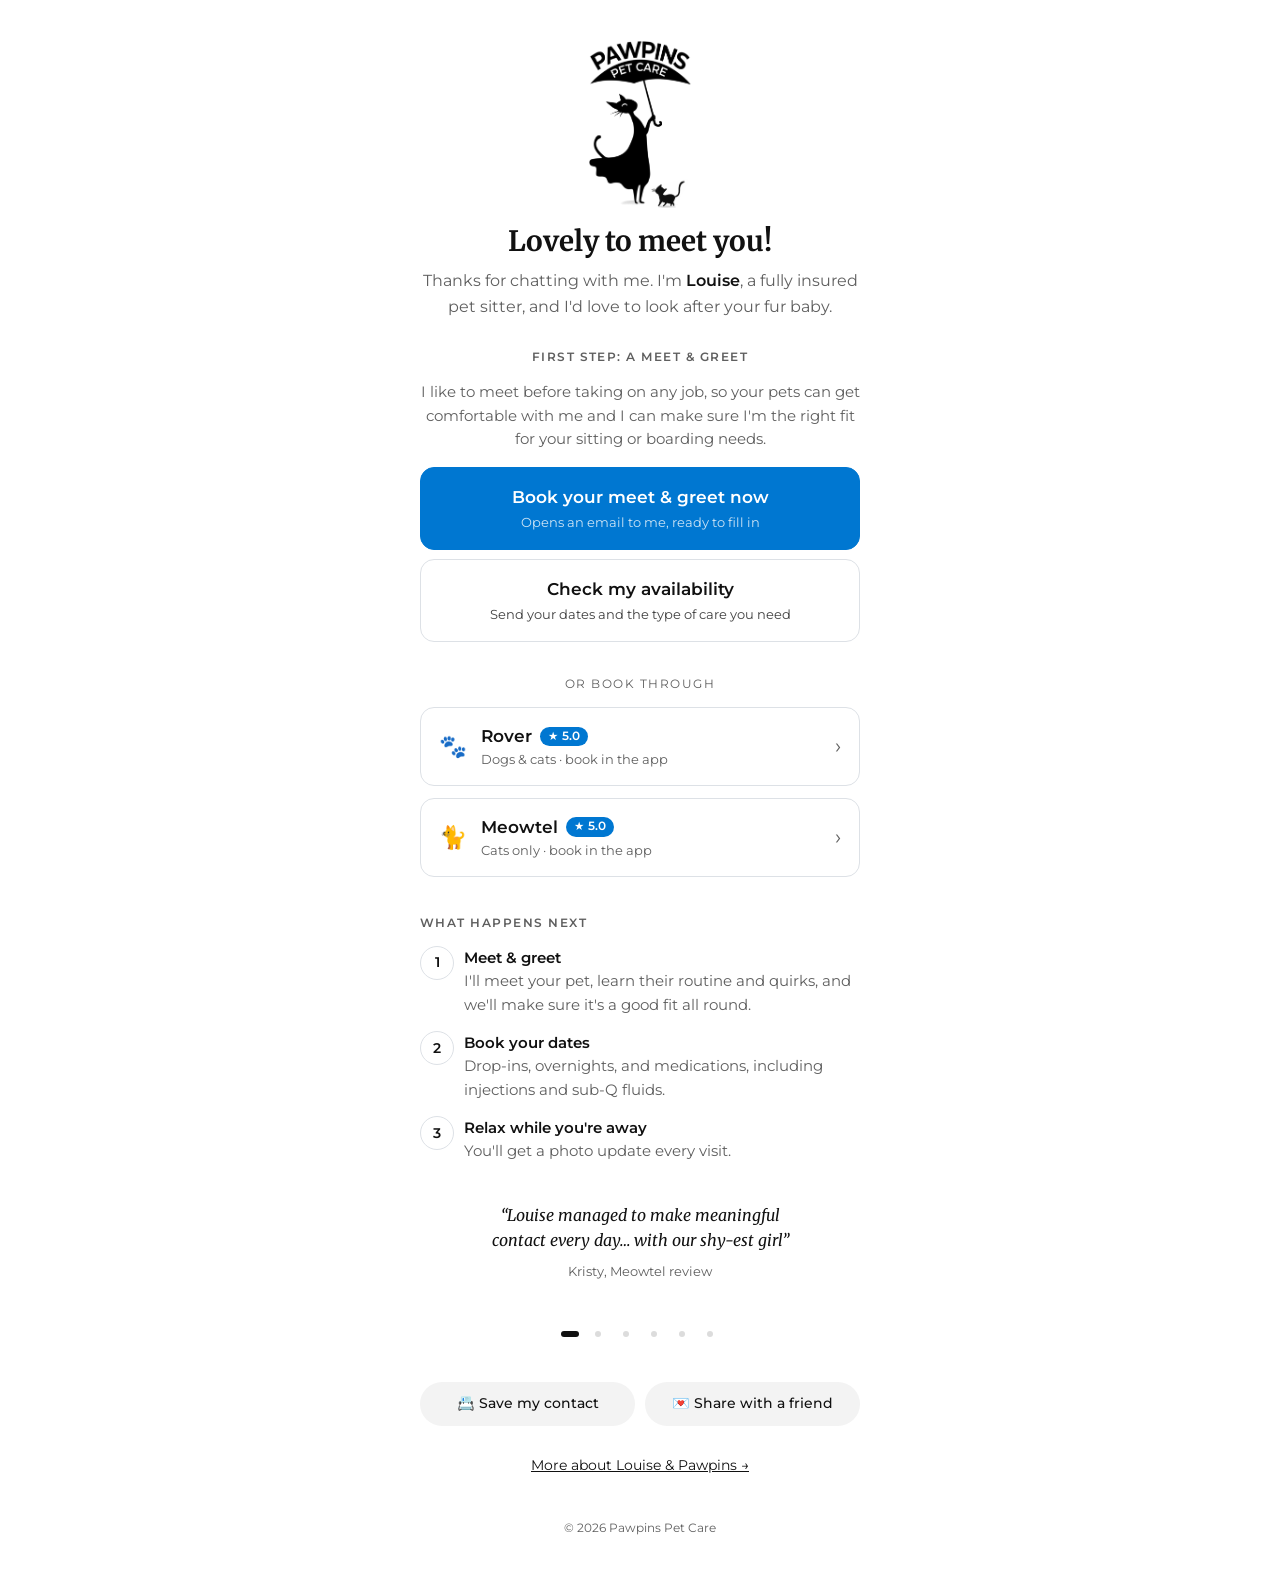
==== hi/index.html @ c9c1debc "Split intro into two paragraphs and give each town its own badge - Drop the cats-only line from the " ====
<!DOCTYPE html>
<html lang="en">
<head>
  <meta charset="UTF-8">
  <meta name="viewport" content="width=device-width, initial-scale=1">
  <title>Lovely to meet you · Pawpins Pet Care</title>
  <!-- Landing page for the QR code on Louise's business card. Kept out of search results. -->
  <meta name="robots" content="noindex">
  <link rel="canonical" href="https://www.pawpinspetcare.com/">
  <meta name="theme-color" content="#ffffff">
  <link rel="icon" href="../favicon.ico" sizes="any">
  <link rel="icon" href="../favicon-32.png" type="image/png" sizes="32x32">
  <link rel="apple-touch-icon" href="../apple-touch-icon.png">
  <link rel="preconnect" href="https://fonts.googleapis.com">
  <link rel="preconnect" href="https://fonts.gstatic.com" crossorigin>
  <link href="https://fonts.googleapis.com/css2?family=Merriweather:wght@400;700&family=Montserrat:wght@400;500;600&display=swap" rel="stylesheet">
  <link rel="stylesheet" href="../style.css?v=20261124c">
</head>
<body class="welcome">
  <main>
    <header>
      <img class="logo" src="../logo.png" width="881" height="1422"
           alt="Pawpins Pet Care logo: a cat holding an umbrella, with a kitten">
      <h1 class="hello">Lovely to meet you!</h1>
      <p class="lede">
        Thanks for chatting with me. I'm <strong>Louise</strong>, a fully insured pet sitter, and I'd love
        to look after your fur baby.
      </p>
    </header>

    <section class="cta" aria-labelledby="start">
      <h2 id="start">First step: a meet &amp; greet</h2>
      <p class="cta-note">
        I like to meet before taking on any job, so your pets can get
        comfortable with me and I can make sure I'm the right fit for your
        sitting or boarding needs.
      </p>
      <div class="cta-buttons">
        <a class="cta-btn primary" data-mail="meet" data-intro="We met recently and I picked up your card!"
           href="mailto:louise@pawpinspetcare.com?subject=Meet%20%26%20greet%20request">
          Book your meet &amp; greet now
          <small>Opens an email to me, ready to fill in</small>
        </a>
        <a class="cta-btn secondary" data-mail="availability" data-intro="We met recently and I picked up your card!"
           href="mailto:louise@pawpinspetcare.com?subject=Checking%20your%20availability">
          Check my availability
          <small>Send your dates and the type of care you need</small>
        </a>
      </div>
    </section>

    <section aria-labelledby="book">
      <p class="or" id="book">Or book through</p>
      <div class="links">
        <a class="btn" href="https://www.rover.com/members/louise-v-let-me-take-care-of-your-fur-baby/" rel="noopener">
          <span class="icon" aria-hidden="true">🐾</span>
          <span><span class="label">Rover <span class="badge" title="5-star rating">★ 5.0</span></span><span class="sub">Dogs &amp; cats · book in the app</span></span>
          <span class="arrow" aria-hidden="true">›</span>
        </a>
        <a class="btn" href="https://meowtel.com/cat-sitters/WA/kenmore/gentle-loving-and-reliable-cat-care" rel="noopener">
          <span class="icon" aria-hidden="true">🐈</span>
          <span><span class="label">Meowtel <span class="badge" title="5-star rating">★ 5.0</span></span><span class="sub">Cats only · book in the app</span></span>
          <span class="arrow" aria-hidden="true">›</span>
        </a>
      </div>
    </section>

    <section class="next" aria-labelledby="next">
      <h2 id="next">What happens next</h2>
      <ol class="steps">
        <li><div><strong>Meet &amp; greet</strong><span>I'll meet your pet, learn their routine and quirks, and we'll make sure it's a good fit all round.</span></div></li>
        <li><div><strong>Book your dates</strong><span>Drop-ins, overnights, and medications, including injections and sub-Q fluids.</span></div></li>
        <li><div><strong>Relax while you're away</strong><span>You'll get a photo update every visit.</span></div></li>
      </ol>
    </section>

    <section class="reviews" data-reviews aria-label="Client reviews">
      <figure class="review is-active"><blockquote>“Louise is a great sitter! I trust her completely with my cats!”</blockquote><figcaption>Jessica, Meowtel review</figcaption></figure>
    </section>

    <div class="extras">
      <a class="chip" href="../louise-van-geffen.vcf" download>📇 Save my contact</a>
      <button class="chip" type="button" id="share">💌 Share with a friend</button>
    </div>

    <a class="more" href="../">More about Louise &amp; Pawpins →</a>

    <footer>© <span id="y">2026</span> Pawpins Pet Care</footer>
  </main>

  <script src="../mail.js?v=20261124c"></script>
  <script src="../reviews.js?v=20261124c"></script>
  <script>
    document.getElementById('y').textContent = new Date().getFullYear();

    // Share the public home page (not this card page) with a friend.
    const shareBtn = document.getElementById('share');
    const shareData = {
      title: 'Pawpins Pet Care',
      text: 'Louise from Pawpins Pet Care is a wonderful pet sitter in Kenmore, WA.',
      url: 'https://www.pawpinspetcare.com/'
    };
    shareBtn.addEventListener('click', async () => {
      if (navigator.share) {
        try { await navigator.share(shareData); } catch (e) { /* user cancelled */ }
      } else {
        try {
          await navigator.clipboard.writeText(shareData.url);
          shareBtn.textContent = '✓ Link copied';
        } catch (e) {
          window.location.href = 'mailto:?subject=' + encodeURIComponent(shareData.title) +
            '&body=' + encodeURIComponent(shareData.text + '\n' + shareData.url);
        }
      }
    });
  </script>
</body>
</html>
---- style.css ----
:root {
  --bg: #ffffff;
  --card: #ffffff;
  --ink: #111111;
  --muted: #5f5f5f;
  --line: #dcdcdc;
  --stroke: #dde1e6;          /* soft border for buttons and step circles */
  --accent: #0077d1;          /* Pawpins blue (from #0084e4, darkened a touch so white text passes contrast) */
  --accent-hover: #0066b4;
  --accent-soft: #f2f8fd;     /* light blue hover tint */
  --radius: 14px;
  --serif: "Merriweather", Georgia, serif;
  --sans: "Montserrat", system-ui, -apple-system, "Segoe UI", sans-serif;
}
* { box-sizing: border-box; margin: 0; padding: 0; }
html { -webkit-text-size-adjust: 100%; }
body {
  font-family: var(--sans);
  background: var(--bg);
  color: var(--ink);
  line-height: 1.55;
  min-height: 100vh;
  display: flex;
  justify-content: center;
  padding: 2.5rem 1.25rem 2rem;
}
main { width: 100%; max-width: 440px; text-align: center; }

.logo {
  display: block;
  width: 160px;
  max-width: 45%;
  height: auto;
  margin: 0 auto 1.5rem;
}
.visually-hidden {
  position: absolute; width: 1px; height: 1px; overflow: hidden;
  clip: rect(0 0 0 0); white-space: nowrap;
}
.name {
  font-family: var(--serif);
  font-weight: 700;
  font-size: 1.65rem;
  line-height: 1.2;
}
.tagline {
  color: var(--muted);
  font-size: .9rem;
  margin-top: .4rem;
}

.blurb {
  margin: 1.75rem 0;
  font-size: 1.02rem;
  text-wrap: pretty;
  display: grid;
  gap: .9rem;          /* space between intro paragraphs */
}
.blurb strong { font-weight: 600; }

.facts {
  list-style: none;
  display: flex;
  flex-wrap: wrap;
  justify-content: center;
  gap: .5rem;
  margin-bottom: 2rem;
}
.facts li {
  font-size: .82rem;
  color: var(--muted);
  background: var(--card);
  border: 1px solid var(--line);
  border-radius: 999px;
  padding: .3rem .8rem;
}

h2 {
  font-size: .78rem;
  text-transform: uppercase;
  letter-spacing: .12em;
  color: var(--muted);
  font-weight: 600;
  margin-bottom: .85rem;
}

.links { display: grid; gap: .75rem; }
.btn {
  display: flex;
  align-items: center;
  gap: .9rem;
  text-align: left;
  text-decoration: none;
  color: var(--ink);
  background: var(--card);
  border: 1.5px solid var(--stroke);
  border-radius: var(--radius);
  padding: .95rem 1.1rem;
  transition: background .15s ease, color .15s ease;
}
.btn:hover, .btn:focus-visible {
  border-color: var(--accent);
  background: var(--accent-soft);
  outline: none;
}
.btn:focus-visible { box-shadow: 0 0 0 3px #fff, 0 0 0 5px var(--accent); }
.btn .icon { font-size: 1.4rem; line-height: 1; flex: none; }
.btn .label { font-weight: 600; font-size: 1.05rem; display: block; }
.btn .sub { color: var(--muted); font-size: .82rem; display: block; }
.btn .arrow { margin-left: auto; color: var(--muted); font-size: 1.3rem; }

.quote {
  margin: 2.25rem 0 0;
  font-family: var(--serif);
  font-style: italic;
  color: var(--muted);
  font-size: .98rem;
}
.quote cite { display: block; font-style: normal; font-family: inherit; font-size: .8rem; margin-top: .3rem; }

footer {
  margin-top: 2.5rem;
  font-size: .78rem;
  color: var(--muted);
}

@media (prefers-reduced-motion: reduce) { .btn { transition: none; } }

/* ---- Card welcome page (/hi/) ---- */
.welcome .logo { width: 104px; margin-bottom: 1rem; }
.hello {
  font-family: var(--serif);
  font-weight: 700;
  font-size: 1.75rem;
  line-height: 1.25;
}
.lede { margin: .6rem 0 1.75rem; font-size: 1.02rem; color: var(--muted); text-wrap: pretty; }
.lede strong { color: var(--ink); font-weight: 600; }

.next { margin-top: 2.25rem; text-align: left; }
.steps { list-style: none; counter-reset: step; display: grid; gap: .9rem; }
.steps li { counter-increment: step; display: grid; grid-template-columns: 2rem 1fr; gap: .75rem; align-items: start; font-size: .95rem; }
.steps li::before {
  content: counter(step);
  width: 2rem; height: 2rem; border-radius: 50%;
  border: 1.5px solid var(--stroke);
  display: grid; place-items: center;
  font-weight: 600; font-size: .9rem;
}
.steps strong { display: block; font-weight: 600; }
.steps span { color: var(--muted); }

.extras { margin-top: 2.25rem; display: grid; grid-template-columns: 1fr 1fr; gap: .6rem; }
.chip {
  display: flex; align-items: center; justify-content: center; gap: .45rem;
  font: inherit; font-size: .88rem; font-weight: 500;
  color: var(--ink); background: #f3f3f3;
  border: 0; border-radius: 999px;
  padding: .7rem .9rem; text-decoration: none; cursor: pointer;
}
.chip:hover, .chip:focus-visible { background: #e6e6e6; outline: none; }
.chip:focus-visible { box-shadow: 0 0 0 2px var(--ink); }
.more { display: inline-block; margin-top: 1.75rem; color: var(--ink); font-size: .9rem; }

/* ---- Meet & greet call to action ---- */
.cta { margin: 0 0 2rem; }
.cta-note { font-size: .95rem; color: var(--muted); margin: 0 0 1rem; text-wrap: pretty; }
.cta-buttons { display: grid; gap: .6rem; }
.cta-btn {
  display: block;
  text-decoration: none;
  font-weight: 600;
  font-size: 1.08rem;
  border: 1.5px solid var(--stroke);
  border-radius: var(--radius);
  padding: 1rem 1.1rem;
  transition: background .15s ease, color .15s ease;
}
.cta-btn small { display: block; font-weight: 400; font-size: .8rem; margin-top: .15rem; opacity: .8; }
.cta-btn.primary { background: var(--accent); border-color: var(--accent); color: #fff; }
.cta-btn.primary:hover, .cta-btn.primary:focus-visible { background: var(--accent-hover); border-color: var(--accent-hover); outline: none; }
.cta-btn.secondary { background: #fff; color: var(--ink); }
.cta-btn.secondary:hover, .cta-btn.secondary:focus-visible { background: var(--accent-soft); border-color: var(--accent); outline: none; }
.cta-btn:focus-visible { box-shadow: 0 0 0 3px #fff, 0 0 0 5px var(--accent); }
.or { font-size: .78rem; text-transform: uppercase; letter-spacing: .12em; color: var(--muted); margin: 0 0 .85rem; }

/* ---- Rating badge on booking buttons ---- */
.btn > span:not(.icon):not(.arrow) { min-width: 0; }
.btn .label { display: flex; align-items: center; gap: .5rem; }
.btn .sub { white-space: nowrap; overflow: hidden; text-overflow: ellipsis; }
.badge {
  display: inline-flex; align-items: center;
  font-size: .72rem; font-weight: 600; letter-spacing: .02em;
  line-height: 1;
  color: #fff; background: var(--accent);
  border-radius: 999px;
  padding: .25rem .5rem;
}


/* ---- Reviews carousel ---- */
.reviews { margin: 2.5rem 0 0; }
.reviews-track { display: grid; }               /* all slides share one cell: height = tallest, no jumping */
.review {
  grid-area: 1 / 1;
  margin: 0;
  opacity: 0;
  transform: translateY(6px);
  transition: opacity .7s ease, transform .7s ease;
  pointer-events: none;
}
.review.is-active { opacity: 1; transform: none; pointer-events: auto; }
.review blockquote {
  font-family: var(--serif);
  font-style: italic;
  font-size: 1rem;
  line-height: 1.6;
  color: var(--ink);
  text-wrap: balance;
}
.review figcaption { font-size: .8rem; color: var(--muted); margin-top: .5rem; }
.reviews-dots { display: flex; justify-content: center; gap: .25rem; margin-top: .9rem; }
.reviews-dots button {
  width: 24px; height: 24px;               /* comfortable tap target */
  border: 0; padding: 0; background: none; cursor: pointer;
  display: grid; place-items: center;
}
.reviews-dots button::before {
  content: ""; width: 6px; height: 6px; border-radius: 999px;
  background: var(--line);
  transition: width .3s ease, background .3s ease;
}
.reviews-dots button[aria-current="true"]::before { width: 18px; background: var(--ink); }
.reviews-dots button:focus-visible { outline: 2px solid var(--ink); outline-offset: 1px; border-radius: 6px; }
@media (prefers-reduced-motion: reduce) {
  /* Still rotates, but as a plain fade with no movement */
  .review { transform: none; transition: opacity .7s ease; }
  .reviews-dots button::before { transition: none; }
}
.tagline strong { color: var(--ink); font-weight: 600; }
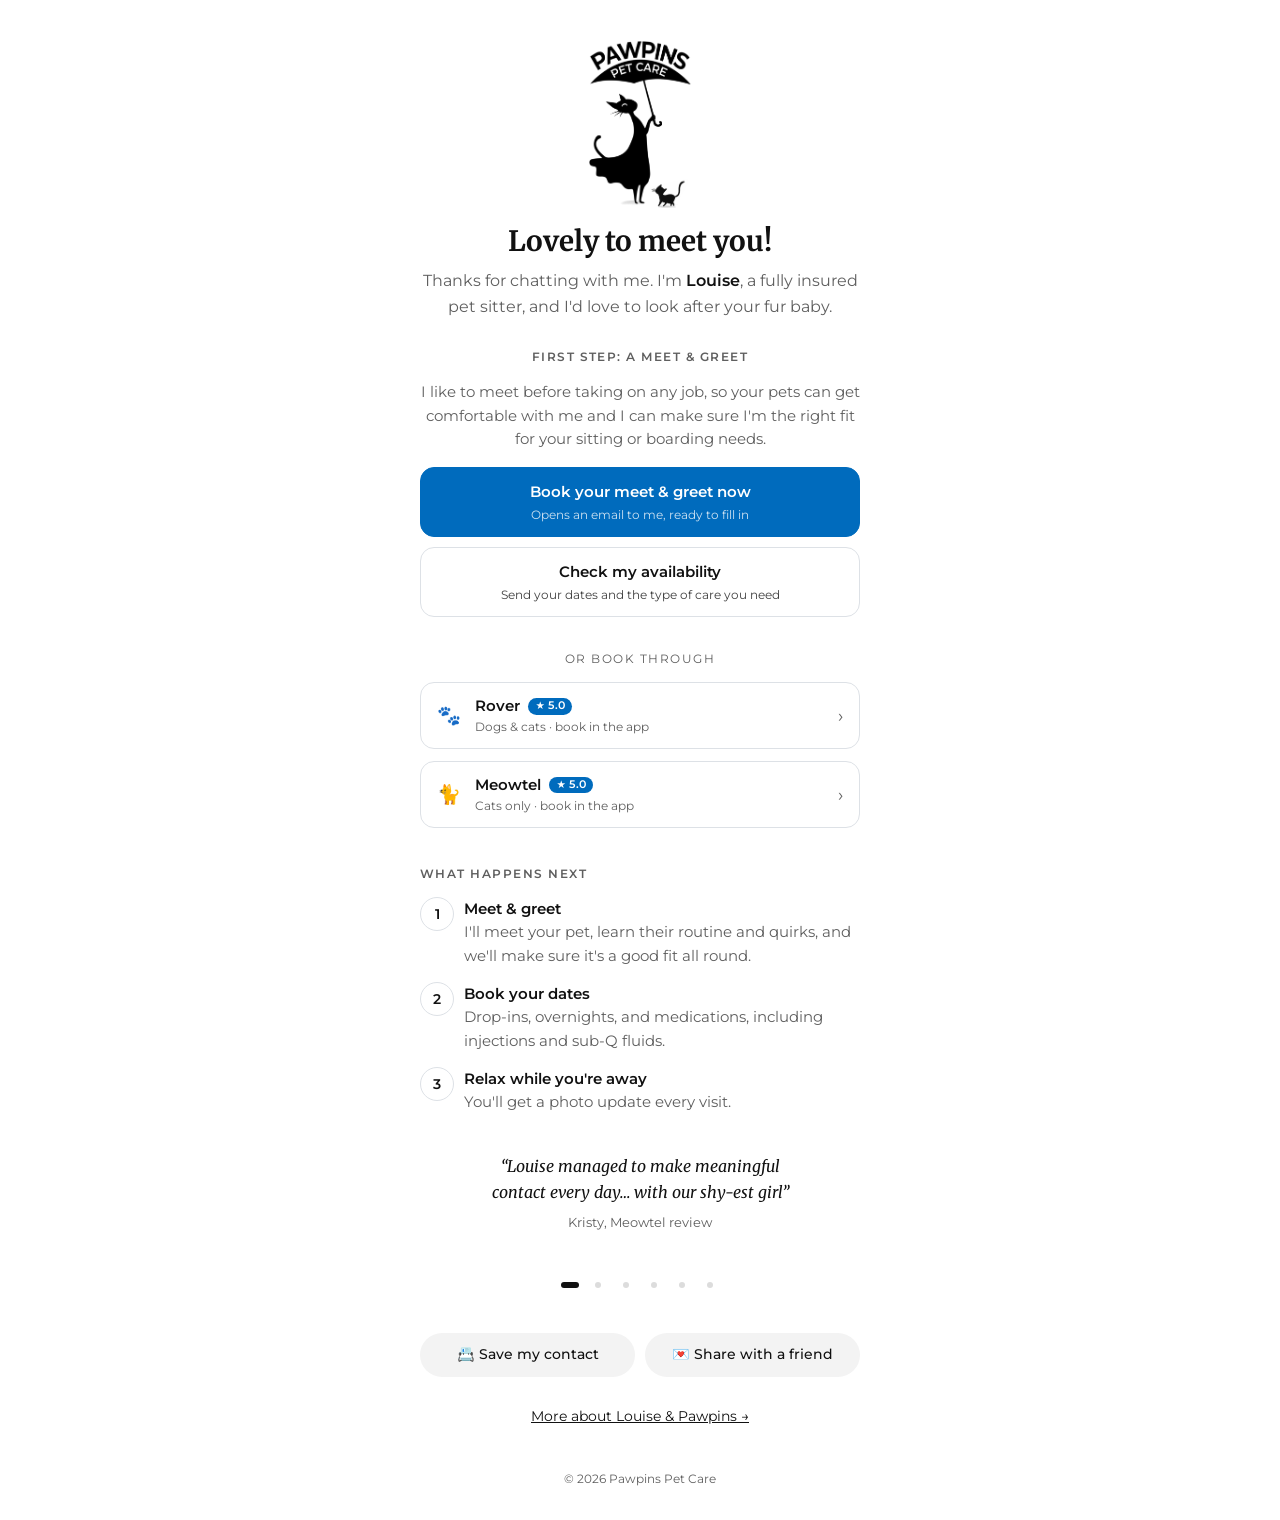
==== commit ef4e106c: "Shrinking logo on desktop, smaller buttons, deeper blue, 16+ years - Home page logo starts large on " ====
--- a/hi/index.html
+++ b/hi/index.html
@@ -14,7 +14,7 @@
   <link rel="preconnect" href="https://fonts.googleapis.com">
   <link rel="preconnect" href="https://fonts.gstatic.com" crossorigin>
   <link href="https://fonts.googleapis.com/css2?family=Merriweather:wght@400;700&family=Montserrat:wght@400;500;600&display=swap" rel="stylesheet">
-  <link rel="stylesheet" href="../style.css?v=20261124c">
+  <link rel="stylesheet" href="../style.css?v=20261124d">
 </head>
 <body class="welcome">
   <main>
@@ -88,8 +88,8 @@
     <footer>© <span id="y">2026</span> Pawpins Pet Care</footer>
   </main>
 
-  <script src="../mail.js?v=20261124c"></script>
-  <script src="../reviews.js?v=20261124c"></script>
+  <script src="../mail.js?v=20261124d"></script>
+  <script src="../reviews.js?v=20261124d"></script>
   <script>
     document.getElementById('y').textContent = new Date().getFullYear();
 
--- a/style.css
+++ b/style.css
@@ -5,8 +5,8 @@
   --muted: #5f5f5f;
   --line: #dcdcdc;
   --stroke: #dde1e6;          /* soft border for buttons and step circles */
-  --accent: #0077d1;          /* Pawpins blue (from #0084e4, darkened a touch so white text passes contrast) */
-  --accent-hover: #0066b4;
+  --accent: #006bbd;          /* Pawpins blue (a deeper take on #0084e4) */
+  --accent-hover: #005aa0;
   --accent-soft: #f2f8fd;     /* light blue hover tint */
   --radius: 14px;
   --serif: "Merriweather", Georgia, serif;
@@ -95,7 +95,7 @@
   background: var(--card);
   border: 1.5px solid var(--stroke);
   border-radius: var(--radius);
-  padding: .95rem 1.1rem;
+  padding: .7rem 1rem;
   transition: background .15s ease, color .15s ease;
 }
 .btn:hover, .btn:focus-visible {
@@ -104,10 +104,10 @@
   outline: none;
 }
 .btn:focus-visible { box-shadow: 0 0 0 3px #fff, 0 0 0 5px var(--accent); }
-.btn .icon { font-size: 1.4rem; line-height: 1; flex: none; }
-.btn .label { font-weight: 600; font-size: 1.05rem; display: block; }
-.btn .sub { color: var(--muted); font-size: .82rem; display: block; }
-.btn .arrow { margin-left: auto; color: var(--muted); font-size: 1.3rem; }
+.btn .icon { font-size: 1.2rem; line-height: 1; flex: none; }
+.btn .label { font-weight: 600; font-size: .95rem; display: block; }
+.btn .sub { color: var(--muted); font-size: .76rem; display: block; }
+.btn .arrow { margin-left: auto; color: var(--muted); font-size: 1.1rem; }
 
 .quote {
   margin: 2.25rem 0 0;
@@ -170,13 +170,13 @@
   display: block;
   text-decoration: none;
   font-weight: 600;
-  font-size: 1.08rem;
+  font-size: .95rem;
   border: 1.5px solid var(--stroke);
   border-radius: var(--radius);
-  padding: 1rem 1.1rem;
+  padding: .75rem 1rem;
   transition: background .15s ease, color .15s ease;
 }
-.cta-btn small { display: block; font-weight: 400; font-size: .8rem; margin-top: .15rem; opacity: .8; }
+.cta-btn small { display: block; font-weight: 400; font-size: .75rem; margin-top: .15rem; opacity: .8; }
 .cta-btn.primary { background: var(--accent); border-color: var(--accent); color: #fff; }
 .cta-btn.primary:hover, .cta-btn.primary:focus-visible { background: var(--accent-hover); border-color: var(--accent-hover); outline: none; }
 .cta-btn.secondary { background: #fff; color: var(--ink); }
@@ -190,11 +190,11 @@
 .btn .sub { white-space: nowrap; overflow: hidden; text-overflow: ellipsis; }
 .badge {
   display: inline-flex; align-items: center;
-  font-size: .72rem; font-weight: 600; letter-spacing: .02em;
+  font-size: .66rem; font-weight: 600; letter-spacing: .02em;
   line-height: 1;
   color: #fff; background: var(--accent);
   border-radius: 999px;
-  padding: .25rem .5rem;
+  padding: .2rem .45rem;
 }
 
 
@@ -238,3 +238,8 @@
   .reviews-dots button::before { transition: none; }
 }
 .tagline strong { color: var(--ink); font-weight: 600; }
+
+/* ---- Home page logo that shrinks on scroll (desktop only; driven by a small script in index.html) ---- */
+@media (min-width: 768px) and (hover: hover) and (pointer: fine) {
+  .logo-grow { width: var(--logo-w, 160px); max-width: none; will-change: width; }
+}
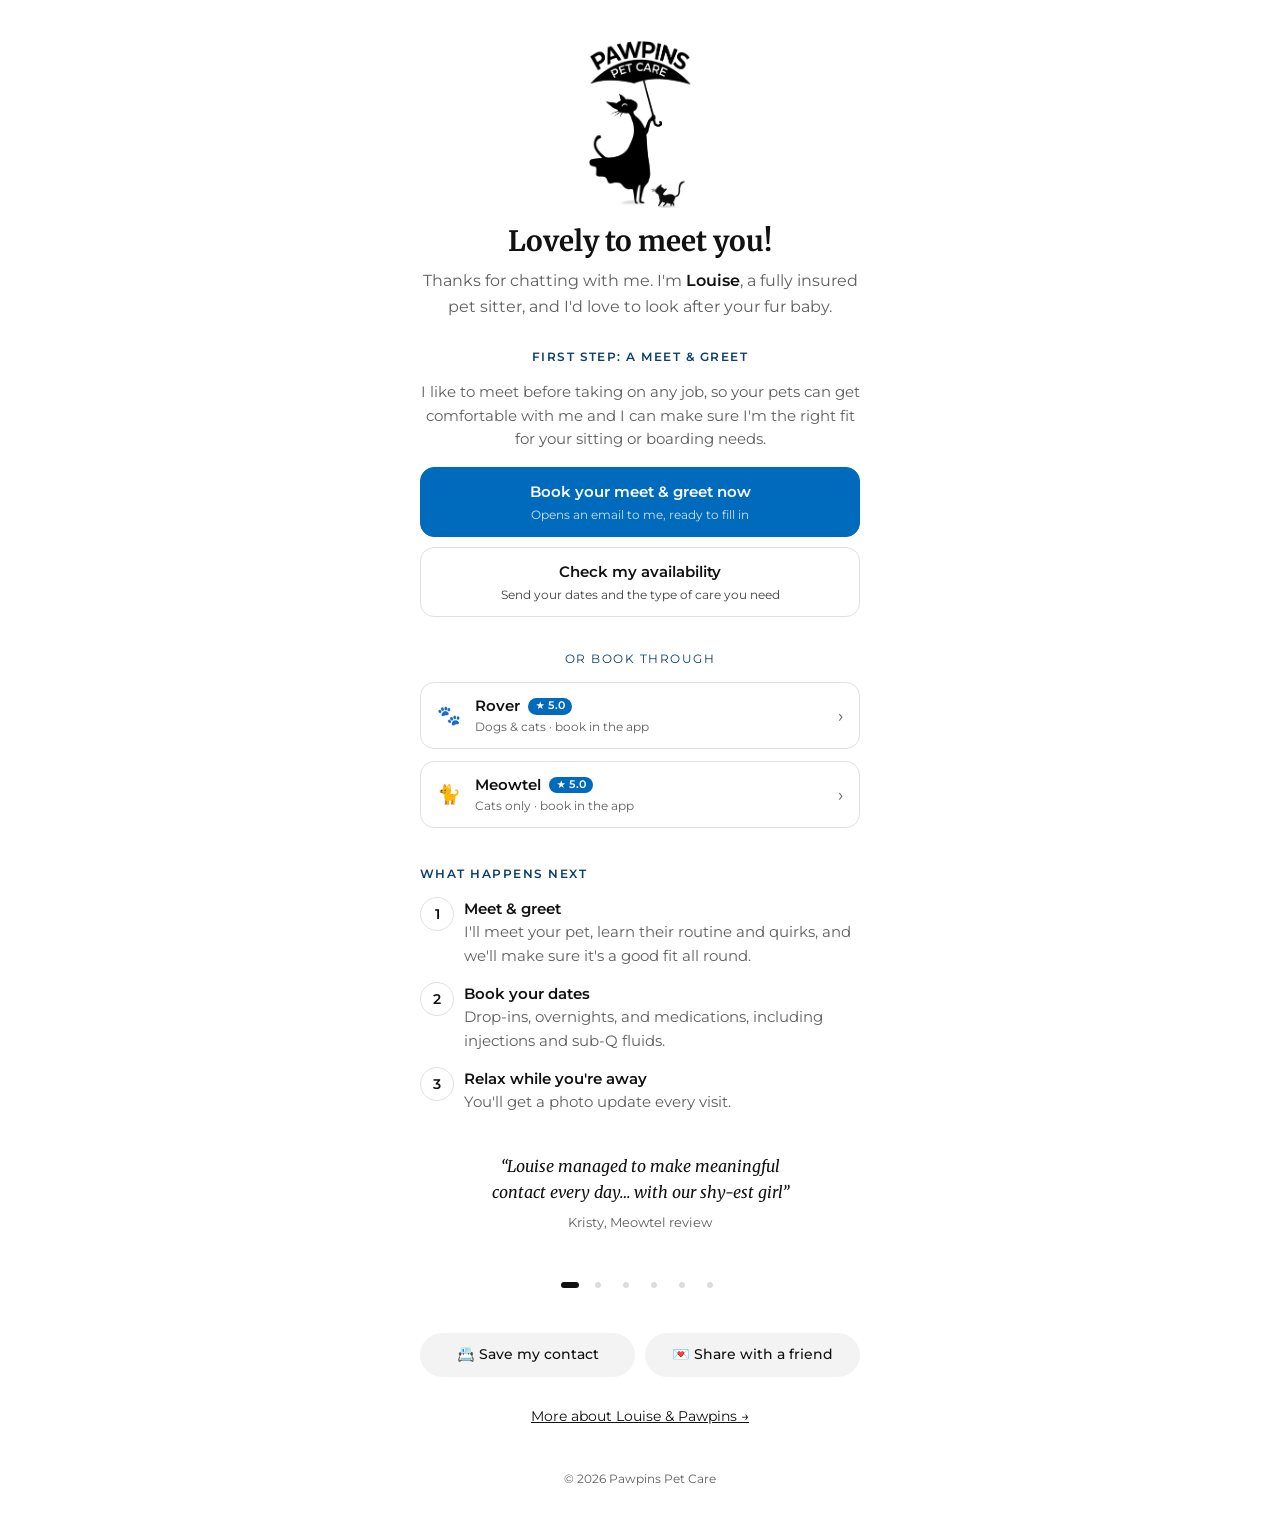
==== commit 4b6b5ff3: "Fix email links; navy name and section headers - Email links: stop navigating to /hi/ 0.7s after the" ====
--- a/hi/index.html
+++ b/hi/index.html
@@ -8,13 +8,15 @@
   <meta name="robots" content="noindex">
   <link rel="canonical" href="https://www.pawpinspetcare.com/">
   <meta name="theme-color" content="#ffffff">
-  <link rel="icon" href="../favicon.ico" sizes="any">
-  <link rel="icon" href="../favicon-32.png" type="image/png" sizes="32x32">
+  <link rel="icon" href="../favicon.ico?v=kitten" sizes="any">
+  <!-- White kitten for dark browser tabs, black kitten for light ones -->
+  <link rel="icon" href="../favicon-kitten-white.png" type="image/png" sizes="64x64" media="(prefers-color-scheme: dark)">
+  <link rel="icon" href="../favicon-kitten-black.png" type="image/png" sizes="64x64" media="(prefers-color-scheme: light)">
   <link rel="apple-touch-icon" href="../apple-touch-icon.png">
   <link rel="preconnect" href="https://fonts.googleapis.com">
   <link rel="preconnect" href="https://fonts.gstatic.com" crossorigin>
   <link href="https://fonts.googleapis.com/css2?family=Merriweather:wght@400;700&family=Montserrat:wght@400;500;600&display=swap" rel="stylesheet">
-  <link rel="stylesheet" href="../style.css?v=20261124d">
+  <link rel="stylesheet" href="../style.css?v=20261124g">
 </head>
 <body class="welcome">
   <main>
@@ -52,12 +54,12 @@
     <section aria-labelledby="book">
       <p class="or" id="book">Or book through</p>
       <div class="links">
-        <a class="btn" href="https://www.rover.com/members/louise-v-let-me-take-care-of-your-fur-baby/" rel="noopener">
+        <a class="btn" href="https://www.rover.com/members/louise-v-let-me-take-care-of-your-fur-baby/" target="_blank" rel="noopener">
           <span class="icon" aria-hidden="true">🐾</span>
           <span><span class="label">Rover <span class="badge" title="5-star rating">★ 5.0</span></span><span class="sub">Dogs &amp; cats · book in the app</span></span>
           <span class="arrow" aria-hidden="true">›</span>
         </a>
-        <a class="btn" href="https://meowtel.com/cat-sitters/WA/kenmore/gentle-loving-and-reliable-cat-care" rel="noopener">
+        <a class="btn" href="https://meowtel.com/cat-sitters/WA/kenmore/gentle-loving-and-reliable-cat-care" target="_blank" rel="noopener">
           <span class="icon" aria-hidden="true">🐈</span>
           <span><span class="label">Meowtel <span class="badge" title="5-star rating">★ 5.0</span></span><span class="sub">Cats only · book in the app</span></span>
           <span class="arrow" aria-hidden="true">›</span>
@@ -88,8 +90,8 @@
     <footer>© <span id="y">2026</span> Pawpins Pet Care</footer>
   </main>
 
-  <script src="../mail.js?v=20261124d"></script>
-  <script src="../reviews.js?v=20261124d"></script>
+  <script src="../mail.js?v=20261124g"></script>
+  <script src="../reviews.js?v=20261124g"></script>
   <script>
     document.getElementById('y').textContent = new Date().getFullYear();
 
--- a/style.css
+++ b/style.css
@@ -8,6 +8,7 @@
   --accent: #006bbd;          /* Pawpins blue (a deeper take on #0084e4) */
   --accent-hover: #005aa0;
   --accent-soft: #f2f8fd;     /* light blue hover tint */
+  --accent-deep: #0b3f6e;     /* darker blue for Louise's name and section headers */
   --radius: 14px;
   --serif: "Merriweather", Georgia, serif;
   --sans: "Montserrat", system-ui, -apple-system, "Segoe UI", sans-serif;
@@ -42,6 +43,7 @@
   font-weight: 700;
   font-size: 1.65rem;
   line-height: 1.2;
+  color: var(--accent-deep);
 }
 .tagline {
   color: var(--muted);
@@ -79,7 +81,7 @@
   font-size: .78rem;
   text-transform: uppercase;
   letter-spacing: .12em;
-  color: var(--muted);
+  color: var(--accent-deep);
   font-weight: 600;
   margin-bottom: .85rem;
 }
@@ -182,7 +184,7 @@
 .cta-btn.secondary { background: #fff; color: var(--ink); }
 .cta-btn.secondary:hover, .cta-btn.secondary:focus-visible { background: var(--accent-soft); border-color: var(--accent); outline: none; }
 .cta-btn:focus-visible { box-shadow: 0 0 0 3px #fff, 0 0 0 5px var(--accent); }
-.or { font-size: .78rem; text-transform: uppercase; letter-spacing: .12em; color: var(--muted); margin: 0 0 .85rem; }
+.or { font-size: .78rem; text-transform: uppercase; letter-spacing: .12em; color: var(--accent-deep); margin: 0 0 .85rem; }
 
 /* ---- Rating badge on booking buttons ---- */
 .btn > span:not(.icon):not(.arrow) { min-width: 0; }
@@ -243,3 +245,20 @@
 @media (min-width: 768px) and (hover: hover) and (pointer: fine) {
   .logo-grow { width: var(--logo-w, 160px); max-width: none; will-change: width; }
 }
+
+/* ---- Note shown on /hi/ after arriving from an email link ---- */
+.notice {
+  font-size: .85rem;
+  color: var(--ink);
+  background: var(--accent-soft);
+  border: 1px solid var(--stroke);
+  border-radius: 10px;
+  padding: .65rem .9rem;
+  margin: 0 0 1.5rem;
+  text-wrap: pretty;
+}
+.notice a { color: var(--accent); font-weight: 600; }
+
+/* ---- Soft cross-fade between pages (browsers that support it) ---- */
+@view-transition { navigation: auto; }
+::view-transition-old(root), ::view-transition-new(root) { animation-duration: .45s; }
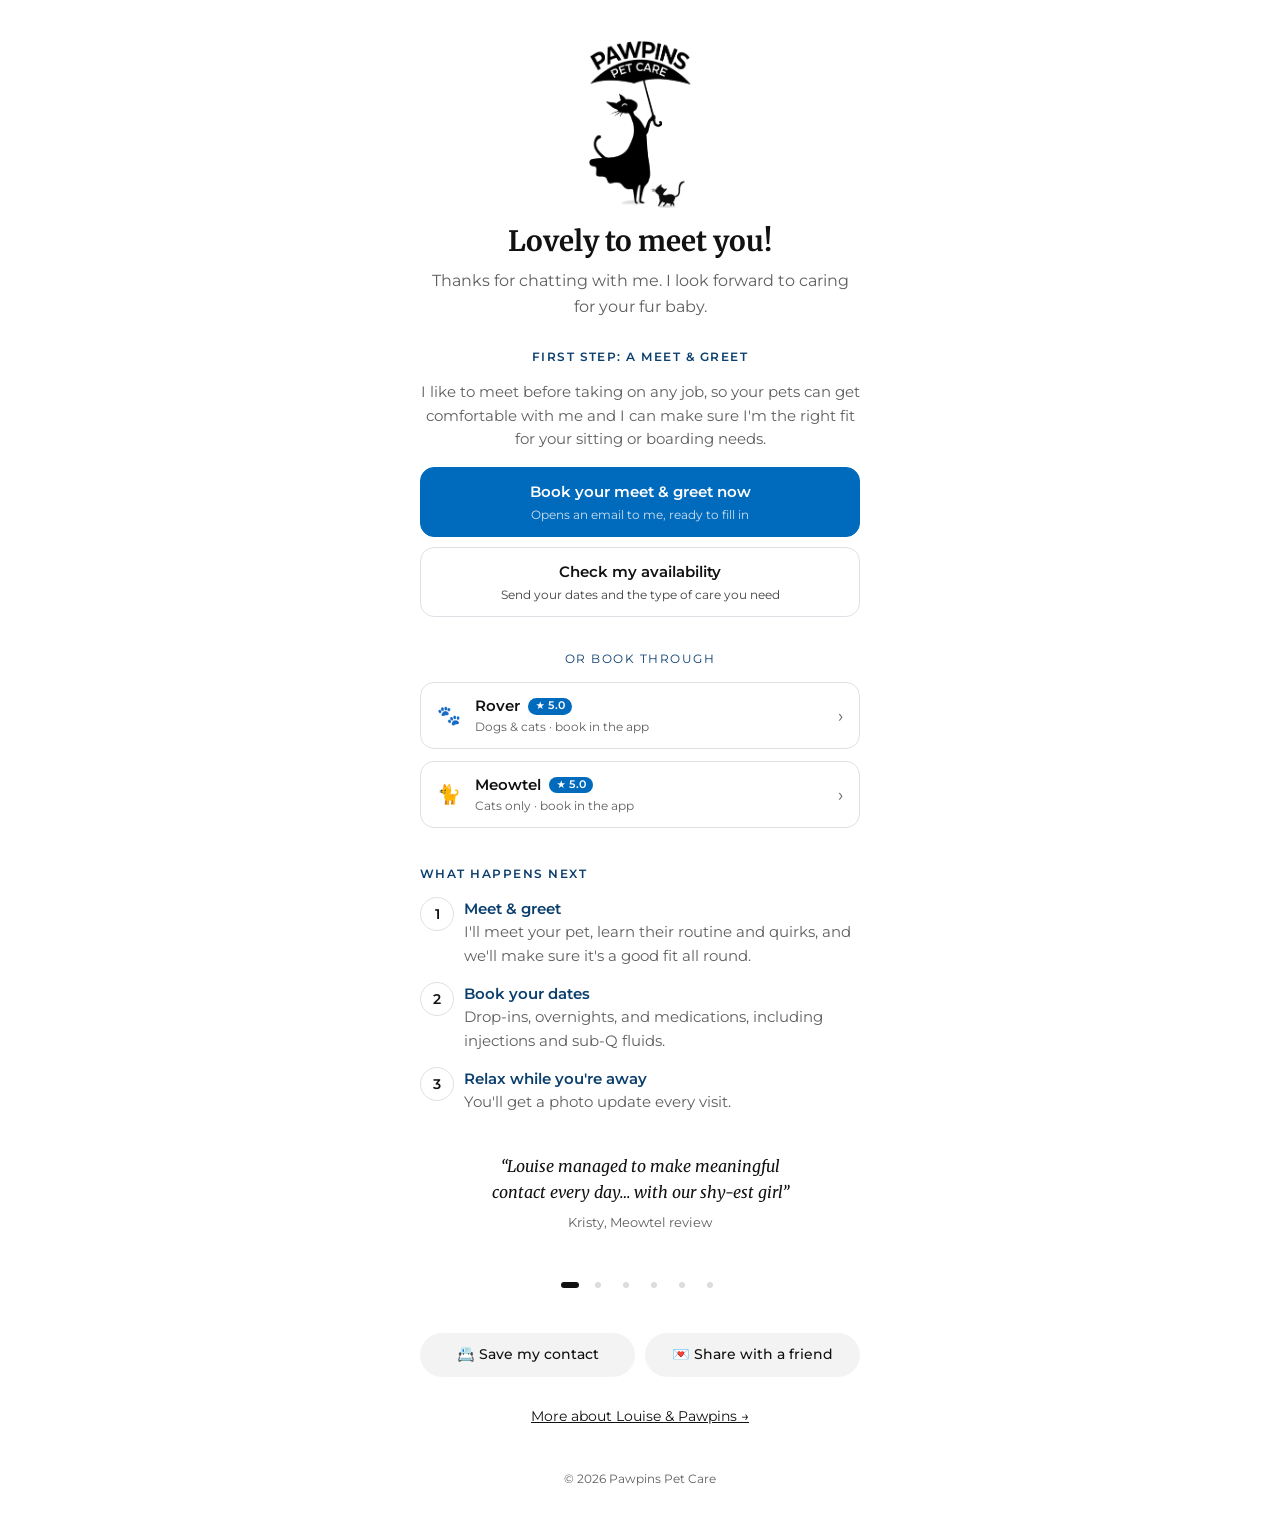
==== commit ce30335c: "Navy bold text and badges, divider, simpler card page greeting - Bold text (Louise, Kenmore, WA, ste" ====
--- a/hi/index.html
+++ b/hi/index.html
@@ -16,7 +16,7 @@
   <link rel="preconnect" href="https://fonts.googleapis.com">
   <link rel="preconnect" href="https://fonts.gstatic.com" crossorigin>
   <link href="https://fonts.googleapis.com/css2?family=Merriweather:wght@400;700&family=Montserrat:wght@400;500;600&display=swap" rel="stylesheet">
-  <link rel="stylesheet" href="../style.css?v=20261124g">
+  <link rel="stylesheet" href="../style.css?v=20261124i">
 </head>
 <body class="welcome">
   <main>
@@ -25,8 +25,7 @@
            alt="Pawpins Pet Care logo: a cat holding an umbrella, with a kitten">
       <h1 class="hello">Lovely to meet you!</h1>
       <p class="lede">
-        Thanks for chatting with me. I'm <strong>Louise</strong>, a fully insured pet sitter, and I'd love
-        to look after your fur baby.
+        Thanks for chatting with me. I look forward to caring for your fur baby.
       </p>
     </header>
 
@@ -90,8 +89,8 @@
     <footer>© <span id="y">2026</span> Pawpins Pet Care</footer>
   </main>
 
-  <script src="../mail.js?v=20261124g"></script>
-  <script src="../reviews.js?v=20261124g"></script>
+  <script src="../mail.js?v=20261124i"></script>
+  <script src="../reviews.js?v=20261124i"></script>
   <script>
     document.getElementById('y').textContent = new Date().getFullYear();
 
--- a/style.css
+++ b/style.css
@@ -58,7 +58,7 @@
   display: grid;
   gap: .9rem;          /* space between intro paragraphs */
 }
-.blurb strong { font-weight: 600; }
+.blurb strong { font-weight: 600; color: var(--accent-deep); }
 
 .facts {
   list-style: none;
@@ -70,9 +70,9 @@
 }
 .facts li {
   font-size: .82rem;
-  color: var(--muted);
+  color: var(--accent-deep);
   background: var(--card);
-  border: 1px solid var(--line);
+  border: 1px solid #cddcea;   /* pale blue to go with the navy text */
   border-radius: 999px;
   padding: .3rem .8rem;
 }
@@ -137,7 +137,7 @@
   line-height: 1.25;
 }
 .lede { margin: .6rem 0 1.75rem; font-size: 1.02rem; color: var(--muted); text-wrap: pretty; }
-.lede strong { color: var(--ink); font-weight: 600; }
+.lede strong { color: var(--accent-deep); font-weight: 600; }
 
 .next { margin-top: 2.25rem; text-align: left; }
 .steps { list-style: none; counter-reset: step; display: grid; gap: .9rem; }
@@ -149,7 +149,7 @@
   display: grid; place-items: center;
   font-weight: 600; font-size: .9rem;
 }
-.steps strong { display: block; font-weight: 600; }
+.steps strong { display: block; font-weight: 600; color: var(--accent-deep); }
 .steps span { color: var(--muted); }
 
 .extras { margin-top: 2.25rem; display: grid; grid-template-columns: 1fr 1fr; gap: .6rem; }
@@ -239,7 +239,7 @@
   .review { transform: none; transition: opacity .7s ease; }
   .reviews-dots button::before { transition: none; }
 }
-.tagline strong { color: var(--ink); font-weight: 600; }
+.tagline strong { color: var(--accent-deep); font-weight: 600; }
 
 /* ---- Home page logo that shrinks on scroll (desktop only; driven by a small script in index.html) ---- */
 @media (min-width: 768px) and (hover: hover) and (pointer: fine) {
@@ -262,3 +262,6 @@
 /* ---- Soft cross-fade between pages (browsers that support it) ---- */
 @view-transition { navigation: auto; }
 ::view-transition-old(root), ::view-transition-new(root) { animation-duration: .45s; }
+
+/* ---- Divider above the meet & greet section (home page) ---- */
+.divider { border: 0; border-top: 1px solid var(--stroke); margin: 0 0 2rem; }
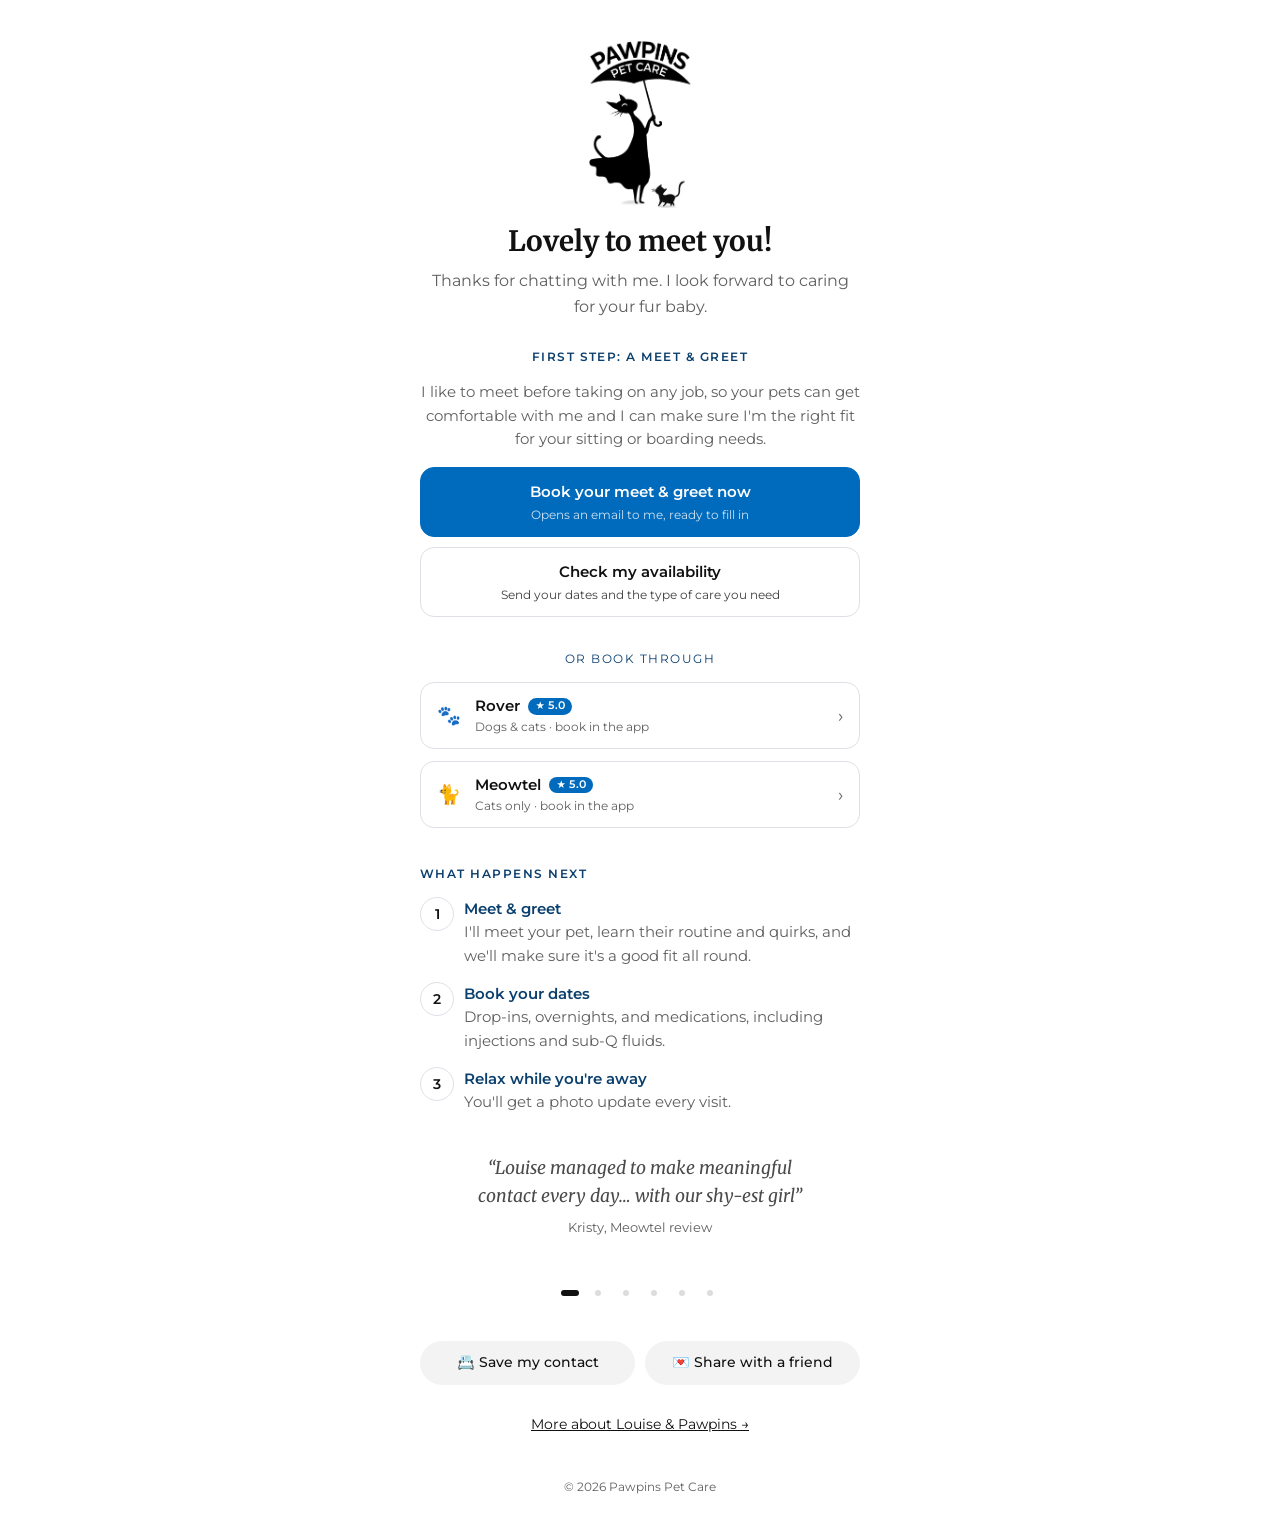
==== commit 721f52dc: "Larger, softer testimonial text; add high-res QR code - Testimonial quotes up to 1.1rem in a softer " ====
--- a/hi/index.html
+++ b/hi/index.html
@@ -16,7 +16,7 @@
   <link rel="preconnect" href="https://fonts.googleapis.com">
   <link rel="preconnect" href="https://fonts.gstatic.com" crossorigin>
   <link href="https://fonts.googleapis.com/css2?family=Merriweather:wght@400;700&family=Montserrat:wght@400;500;600&display=swap" rel="stylesheet">
-  <link rel="stylesheet" href="../style.css?v=20261124i">
+  <link rel="stylesheet" href="../style.css?v=20261124j">
 </head>
 <body class="welcome">
   <main>
@@ -89,8 +89,8 @@
     <footer>© <span id="y">2026</span> Pawpins Pet Care</footer>
   </main>
 
-  <script src="../mail.js?v=20261124i"></script>
-  <script src="../reviews.js?v=20261124i"></script>
+  <script src="../mail.js?v=20261124j"></script>
+  <script src="../reviews.js?v=20261124j"></script>
   <script>
     document.getElementById('y').textContent = new Date().getFullYear();
 
--- a/style.css
+++ b/style.css
@@ -215,9 +215,9 @@
 .review blockquote {
   font-family: var(--serif);
   font-style: italic;
-  font-size: 1rem;
+  font-size: 1.1rem;
   line-height: 1.6;
-  color: var(--ink);
+  color: #4a4a4a;   /* softer than body text */
   text-wrap: balance;
 }
 .review figcaption { font-size: .8rem; color: var(--muted); margin-top: .5rem; }
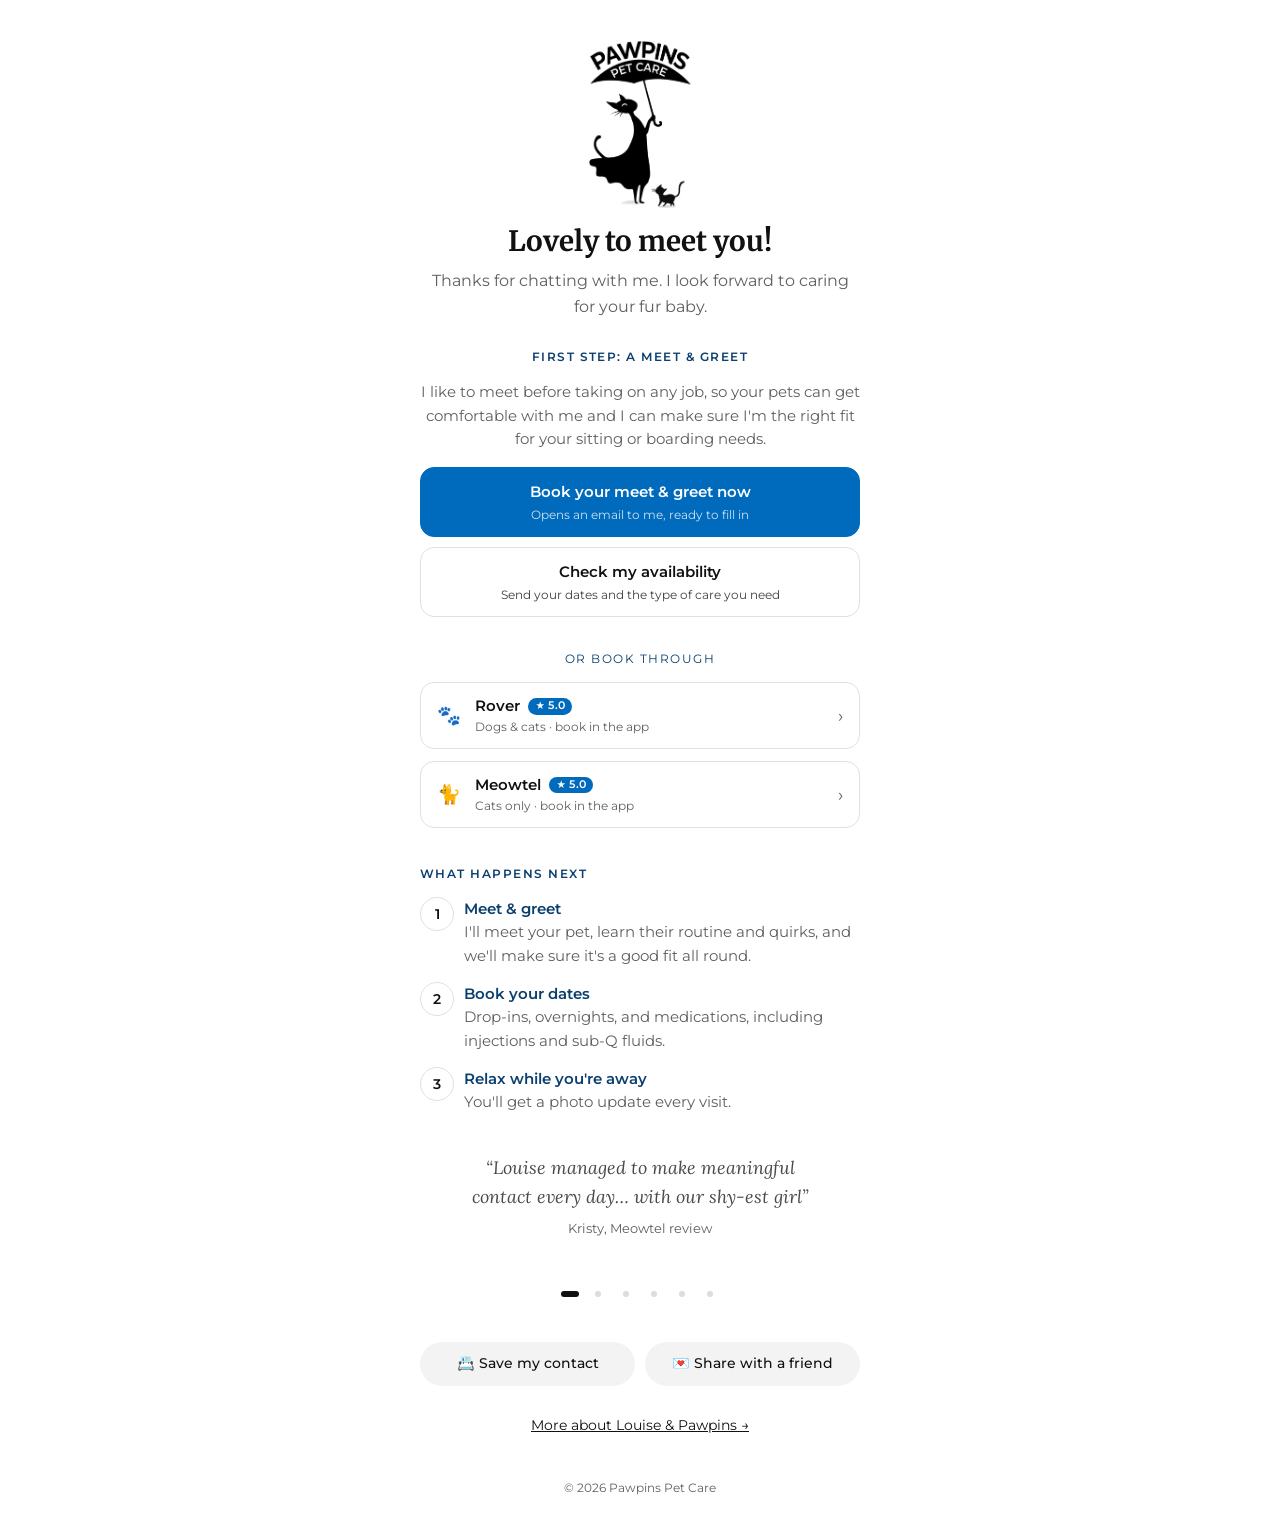
==== commit 17e40545: "Testimonials in Lora italic Co-Authored-By: Claude Opus 5.5 <noreply@anthropic.com>" ====
--- a/hi/index.html
+++ b/hi/index.html
@@ -15,8 +15,8 @@
   <link rel="apple-touch-icon" href="../apple-touch-icon.png">
   <link rel="preconnect" href="https://fonts.googleapis.com">
   <link rel="preconnect" href="https://fonts.gstatic.com" crossorigin>
-  <link href="https://fonts.googleapis.com/css2?family=Merriweather:wght@400;700&family=Montserrat:wght@400;500;600&display=swap" rel="stylesheet">
-  <link rel="stylesheet" href="../style.css?v=20261124j">
+  <link href="https://fonts.googleapis.com/css2?family=Lora:ital,wght@1,400&family=Merriweather:wght@400;700&family=Montserrat:wght@400;500;600&display=swap" rel="stylesheet">
+  <link rel="stylesheet" href="../style.css?v=20261124k">
 </head>
 <body class="welcome">
   <main>
@@ -89,8 +89,8 @@
     <footer>© <span id="y">2026</span> Pawpins Pet Care</footer>
   </main>
 
-  <script src="../mail.js?v=20261124j"></script>
-  <script src="../reviews.js?v=20261124j"></script>
+  <script src="../mail.js?v=20261124k"></script>
+  <script src="../reviews.js?v=20261124k"></script>
   <script>
     document.getElementById('y').textContent = new Date().getFullYear();
 
--- a/style.css
+++ b/style.css
@@ -213,9 +213,9 @@
 }
 .review.is-active { opacity: 1; transform: none; pointer-events: auto; }
 .review blockquote {
-  font-family: var(--serif);
+  font-family: "Lora", Georgia, serif;   /* softer italic than Merriweather */
   font-style: italic;
-  font-size: 1.1rem;
+  font-size: 1.12rem;
   line-height: 1.6;
   color: #4a4a4a;   /* softer than body text */
   text-wrap: balance;
